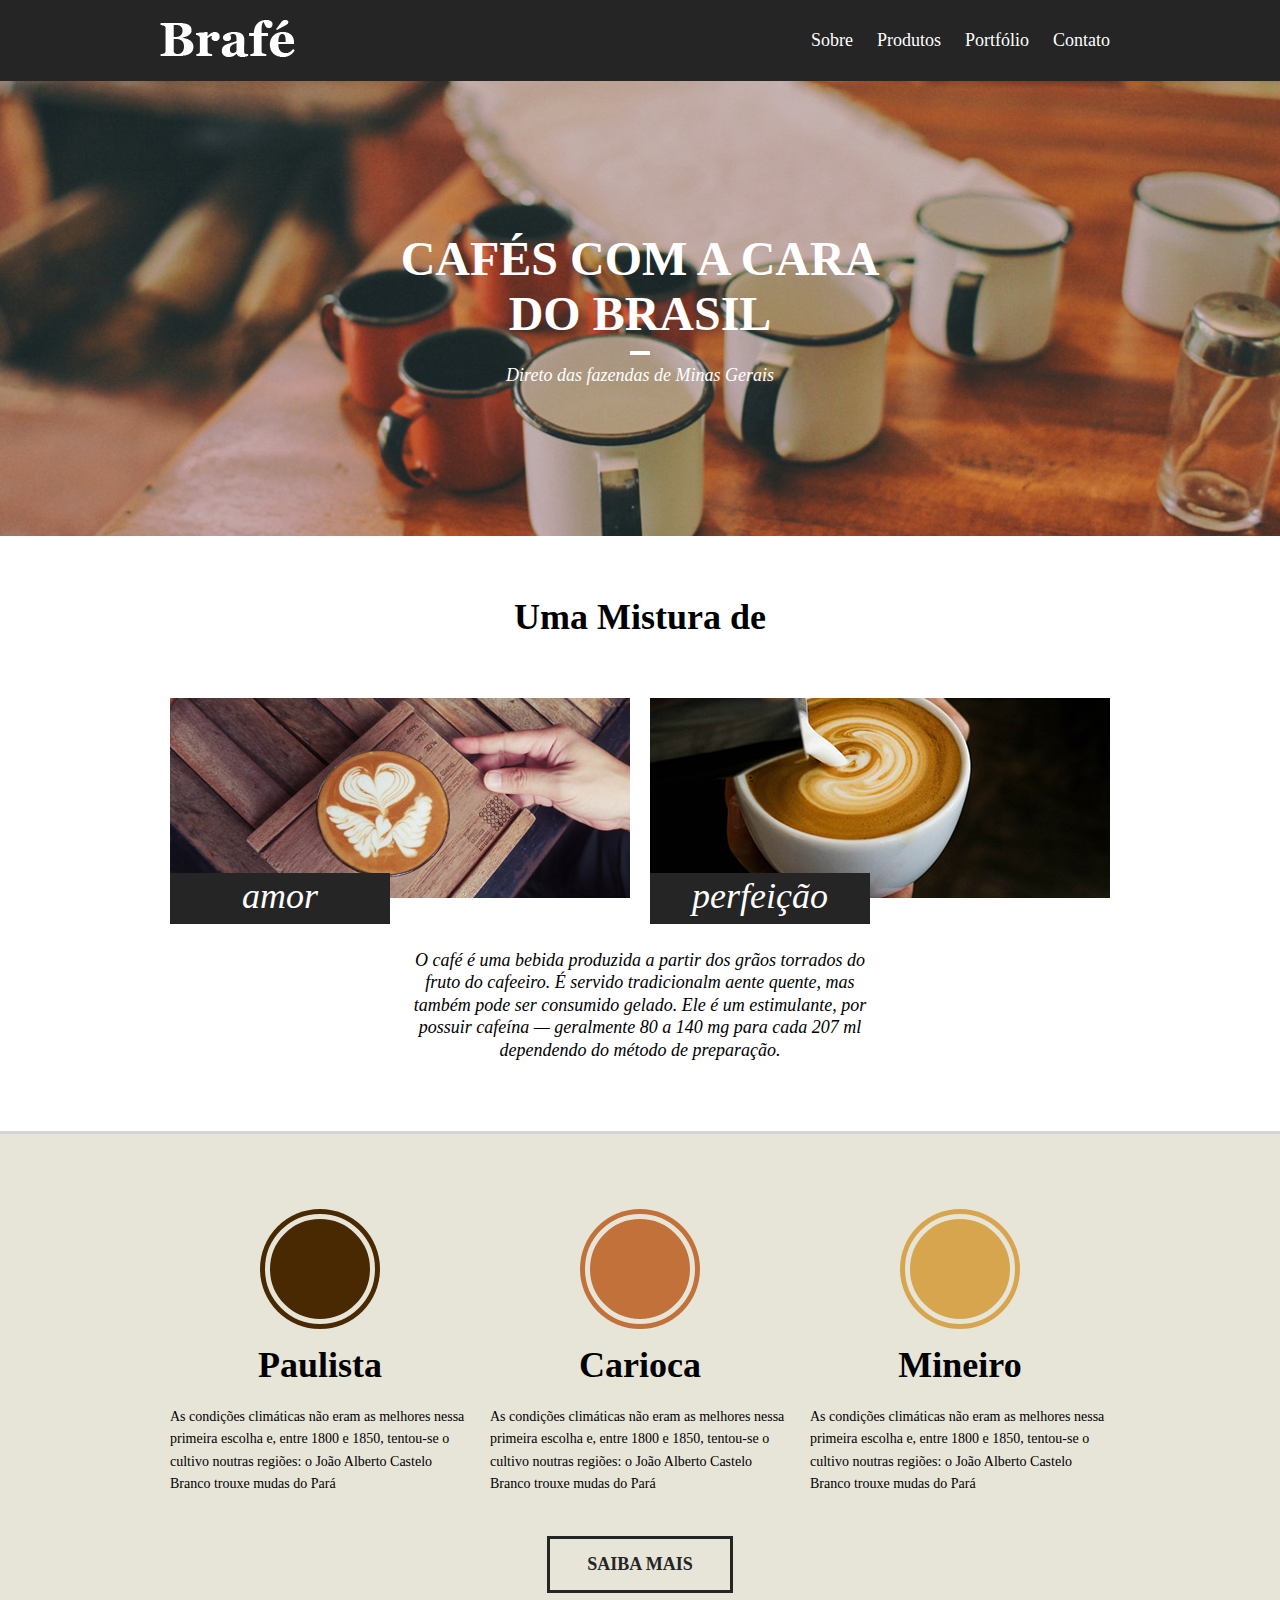
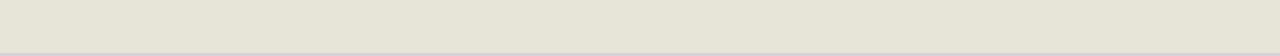
==== advanced-positioning-01/index.html @ ac20a686 "Project 01 - navbar, header, sections added" ====
<!DOCTYPE html>
<html>
<head>
  <title> Brafé 1 </title>
  <meta charset="utf-8">
  <meta name="viewport" content="width=device-width, initial-scale=1.0, shrink-to-fit=no">
  <link rel="stylesheet" type="text/css" href="css/style.css">
</head>
<body>
  <header>
    <div class="container">
      <a href="#" class="logo" alt="logo"><img src="img/brafe.png" alt="logo"></a>
      <nav class="nav">
        <ul>
          <li>
            <a href="#"> Sobre </a>
          </li>
          <li>
            <a href="#"> Produtos </a>
          </li>
          <li>
            <a href="#"> Portfólio </a>
          </li>
          <li>
            <a href="#"> Contato </a>
          </li>
        </ul>
      </nav> 
    </div>
  </header>

  <main class="intro">
    <h1> Cafés com a cara <br> do Brasil </h1>
    <p> Direto das fazendas de Minas Gerais </p>
  </main>

  <section class="about">
    <div class="container">
      <h2> Uma Mistura de </h2>
      <div class="about-item">
        <img src="img/cafe-1.jpg">
        <h3> amor </h3>
      </div>
      <div class="about-item">
        <img src="img/cafe-2.jpg">
        <h3> perfeição </h3>
      </div>
      <p>
        O café é uma bebida produzida a partir dos grãos torrados do fruto do cafeeiro. É servido tradicionalm aente quente, mas
        também pode ser consumido gelado. Ele é um estimulante, por possuir cafeína — geralmente 80 a 140 mg para cada 207 ml dependendo
        do método de preparação.
      </p>
    </div>
  </section>

  <section id="products">
    <div class="container">
      <div class="products-item products-paulista">
        <h2> Paulista </h2>
        <p> As condições climáticas não eram as melhores nessa primeira escolha e, entre 1800 e 1850, tentou-se o cultivo noutras regiões:
        o João Alberto Castelo Branco trouxe mudas do Pará </p>
      </div>
      <div class="products-item products-carioca">
        <h2> Carioca </h2>
        <p> As condições climáticas não eram as melhores nessa primeira escolha e, entre 1800 e 1850, tentou-se o cultivo noutras regiões:
          o João Alberto Castelo Branco trouxe mudas do Pará </p>
      </div>
      <div class="products-item products-mineiro">
        <h2> Mineiro </h2>
        <p> As condições climáticas não eram as melhores nessa primeira escolha e, entre 1800 e 1850, tentou-se o cultivo noutras regiões:
          o João Alberto Castelo Branco trouxe mudas do Pará </p>
      </div>
    </div>
    <a href="#" class="products-btn"> Saiba mais </a>
  </section>
</body>
</html>
---- advanced-positioning-01/css/style.css ----
html {
  font-size: 16px;
}

body, h1, h2, h3, h4, h5, h6, li, p {
  margin: 0;
  padding: 0;
}

body {
  box-sizing: border-box;
  font-family: Georgia, serif;
}

.container {
  max-width: 960px;
  margin: 0 auto;
}

.container::after, .container::before {
  content: '';
  display: table;
} 

.container::after {
  clear: both;
}

/* Navbar */
header {
  background-color: #252525;
  padding: 20px;
}

.logo {
  display: block;
  float: left;
}

.nav {
  float: right;
}

.nav ul {
  margin: 0;
  padding: 0;
}

.nav li {
  list-style-type: none;
  display: inline-block;
}

.nav a {
  padding: 10px;
  display: block;
  text-decoration: none;
  color: white;
  font-size: 1.125rem;
}

.nav a:hover {
  background-color: #fff;
  color: #252525;
}

/* Intro */
.intro {
  background: url("../img/bg-intro.jpg") no-repeat center center;
  background-size: cover;
  padding: 150px 0px;
  text-align: center;
  color: #fff;
}

.intro h1 {
  text-transform: uppercase;
  font-size: 3rem;
  font-weight: bold;
}

.intro h1::after {
  content: '';
  display: block;
  height: 4px;
  width: 20px;
  margin: 10px auto;
  background-color: #fff;
}

.intro p {
  font-size: 1.125rem;
  font-style: italic;
}

/* About */
.about {
  padding: 60px 0;
}

.about .about-item {
  max-width: 460px;
  float: left;
  margin: 0px 10px;
}

.about .about-item h3 {
  font-size: 2.25rem;
  background-color: #252525;
  color: #fff;
  width: 220px;
  font-style: italic;
  text-align: center;
  font-weight: normal;
  line-height: 1em;
  padding: 5px 0px 10px 0px;
  position: relative;
  top: -25px;
}

.about img {
  display: block;
  max-width: 100%;
}

.about h2, .about p {
  text-align: center;
}

.about h2 {
  font-size: 2.25rem;
  margin-bottom: 60px;
}

.about p {
  max-width: 460px;
  display: block;
  margin: 10px auto;
  font-style: italic;
  font-size: 1.125rem;
  line-height: 1.4rem;
}

/* Products */
#products {
  background-color: #e7e4d8;
  padding: 60px 0px;
  border-top: 3px solid #d6d3d8;
  border-bottom: 3px solid #d6d3d8;
}

.products-item {
  max-width: 300px;
  float: left;
  margin: 0px 10px 20px 10px;
}

.products-item h2 {
  text-align: center;
  font-size: 2.25rem;
  margin-bottom: 20px;
}

.products-item h2::before {
  content: '';
  margin: 20px auto;
  display: block;
  width: 100px;
  height: 100px;
  border-radius: 50%;
  border: 5px solid #e7e4d8;
}

.products-paulista h2::before {
  background: #492901;
  box-shadow: 0 0 0 5px #492901;
}

.products-carioca h2::before {
  background: #c17139;
  box-shadow: 0 0 0 5px #c17139;
}
.products-mineiro h2::before {
  background: #d7a54d;
  box-shadow: 0 0 0 5px #d7a54d;
}

.products-item p {
  font-size: 0.875rem;
  line-height: 1.4rem;
}

.products-btn {
  text-align: center;
  border: 3px solid #252525;
  text-decoration: none;
  display: block;
  width: 180px;
  margin: 20px auto 0 auto;
  color: #252525;
  text-transform: uppercase;
  padding: 15px 0;
  font-weight: bold;
  font-size: 1.125rem;
}

.products-btn:hover {
  background-color: #252525;
  color: #e7e4d8;
}
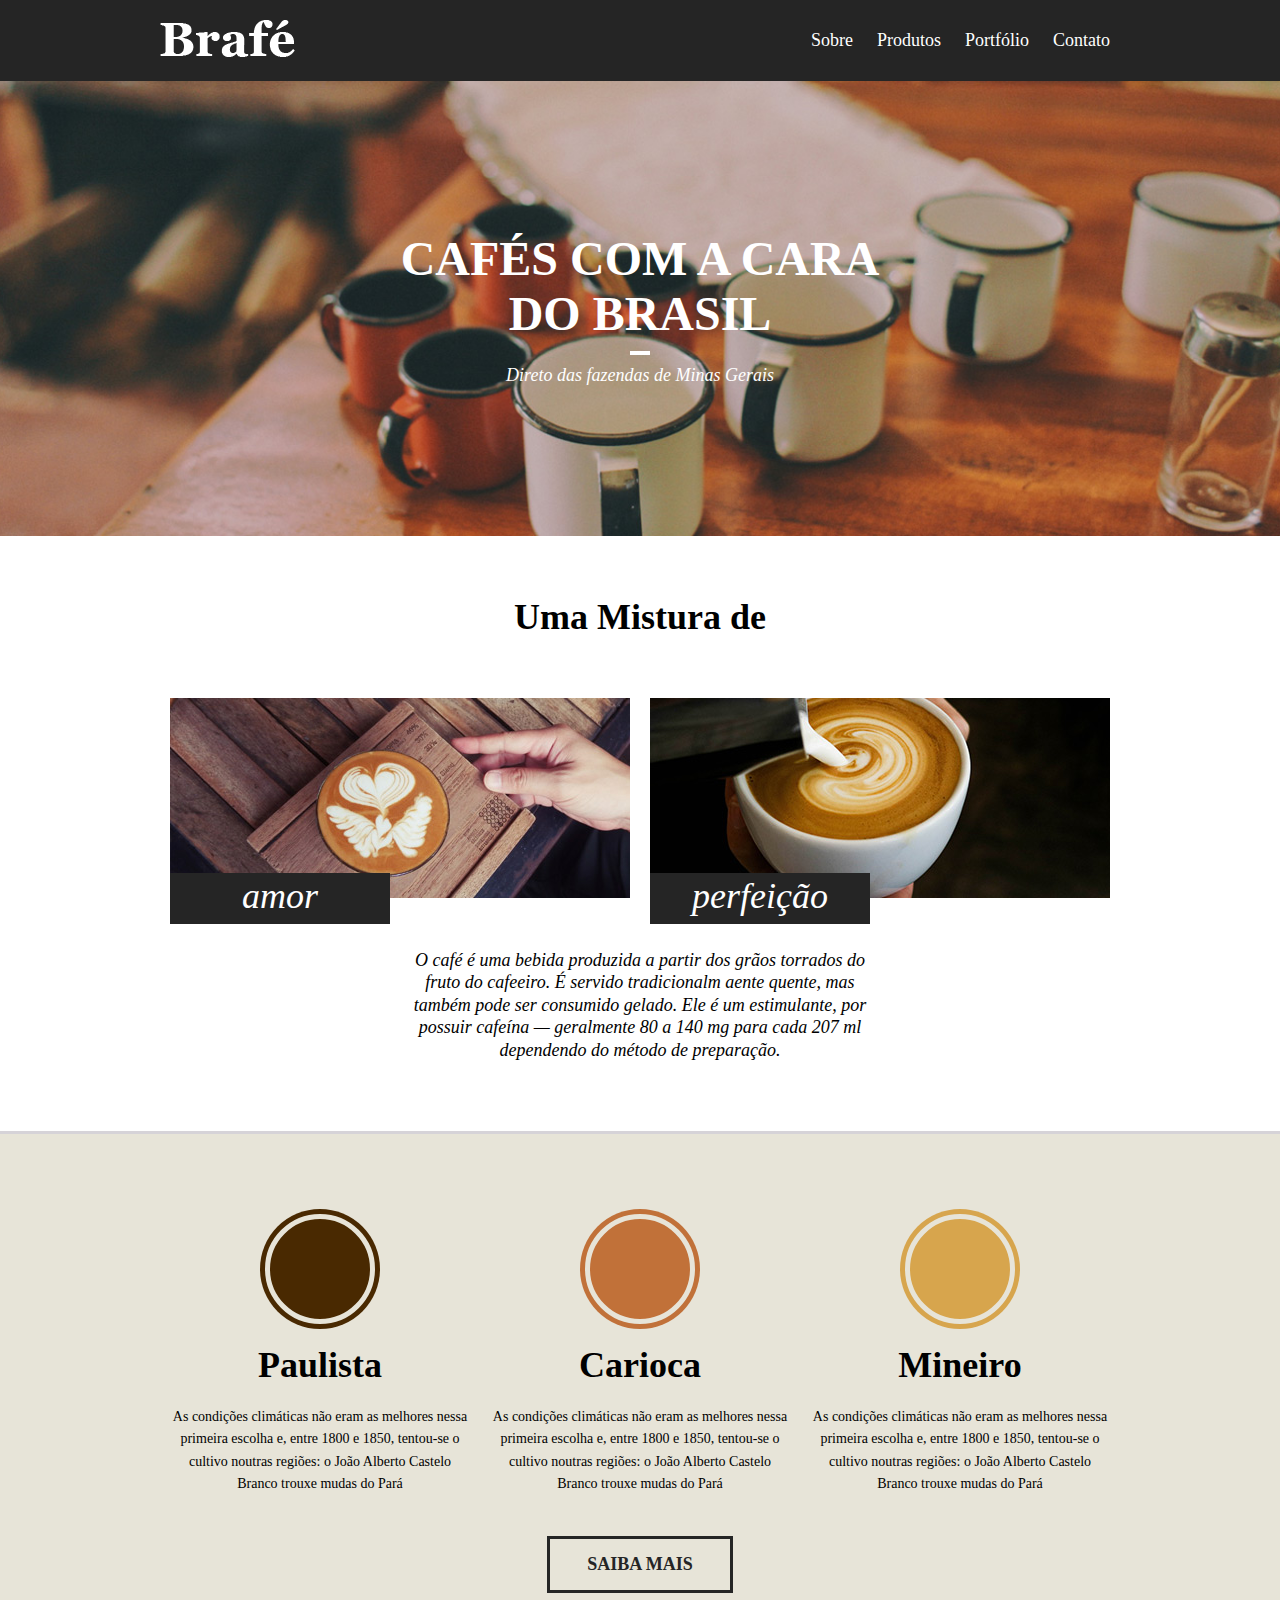
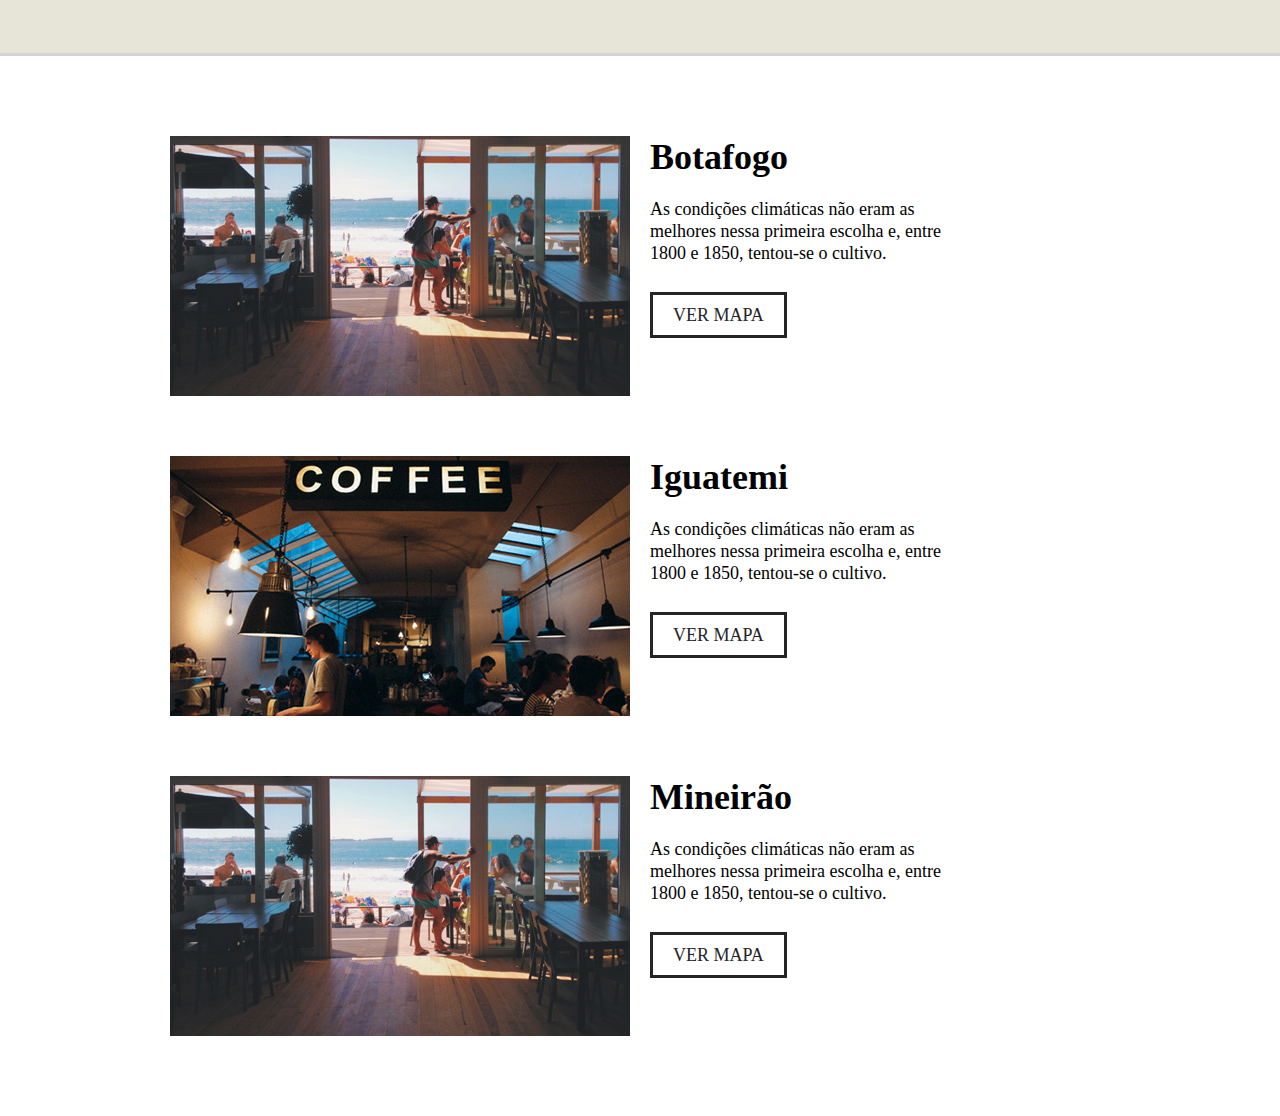
==== commit 61f5b1d5: "Places section added" ====
--- a/advanced-positioning-01/index.html
+++ b/advanced-positioning-01/index.html
@@ -73,5 +73,38 @@
     </div>
     <a href="#" class="products-btn"> Saiba mais </a>
   </section>
+
+  <section id="places">
+    <div class="container">
+  
+      <div class="places-item">
+        <img src="img/botafogo.jpg" alt="Brafé unidade Botafogo">
+        <div class="places-text">
+          <h2>Botafogo</h2>
+          <p>As condições climáticas não eram as melhores nessa primeira escolha e, entre 1800 e 1850, tentou-se o cultivo.</p>
+          <a href="#">Ver Mapa</a>
+        </div>
+      </div>
+  
+      <div class="places-item">
+        <img src="img/iguatemi.jpg" alt="Brafé unidade Iguatemi">
+        <div class="places-text">
+          <h2>Iguatemi</h2>
+          <p>As condições climáticas não eram as melhores nessa primeira escolha e, entre 1800 e 1850, tentou-se o cultivo.</p>
+          <a href="#">Ver Mapa</a>
+        </div>
+      </div>
+  
+      <div class="places-item">
+        <img src="img/botafogo.jpg" alt="Brafé unidade Mineirão">
+        <div class="places-text">
+          <h2>Mineirão</h2>
+          <p>As condições climáticas não eram as melhores nessa primeira escolha e, entre 1800 e 1850, tentou-se o cultivo.</p>
+          <a href="#">Ver Mapa</a>
+        </div>
+      </div>
+  
+    </div>
+  </section>
 </body>
 </html>--- a/advanced-positioning-01/css/style.css
+++ b/advanced-positioning-01/css/style.css
@@ -189,6 +189,8 @@
 .products-item p {
   font-size: 0.875rem;
   line-height: 1.4rem;
+  margin: 0 auto;
+  text-align: center;
 }
 
 .products-btn {
@@ -208,4 +210,63 @@
 .products-btn:hover {
   background-color: #252525;
   color: #e7e4d8;
+}
+
+/* Locals*/
+#places {
+  padding: 20px 0;
+}
+
+#places .places-item {
+  margin: 60px auto;
+}
+
+#places .places-item::after, #places .places-item::before {
+  content: '';
+  clear: both;
+  display: table;
+}
+
+#places .places-item img {
+  max-width: 460px;
+  display: block;
+  float: left;
+  margin: 0 10px;
+}
+
+#places .places-item .places-text {
+  max-width: 460px;
+  display: block;
+  float: left;
+  margin: 0 10px;
+}
+
+#places .places-item .places-text p  {
+  margin-bottom: 40px;
+  max-width: 320px;
+  line-height: 1.4rem;
+}
+
+#places .places-item .places-text h2 {
+  margin-bottom: 20px;
+}
+
+#places .places-item .places-text a {
+  font-size: 1.125rem;
+  text-transform: uppercase;
+  border: 3px solid #252525;
+  padding: 10px 20px;
+  text-decoration: none;
+  color: #252525;
+}
+
+
+/* Typograph */
+
+h2 {
+  font-size: 2.25rem;
+}
+
+p {
+  font-size: 1.125rem;
 }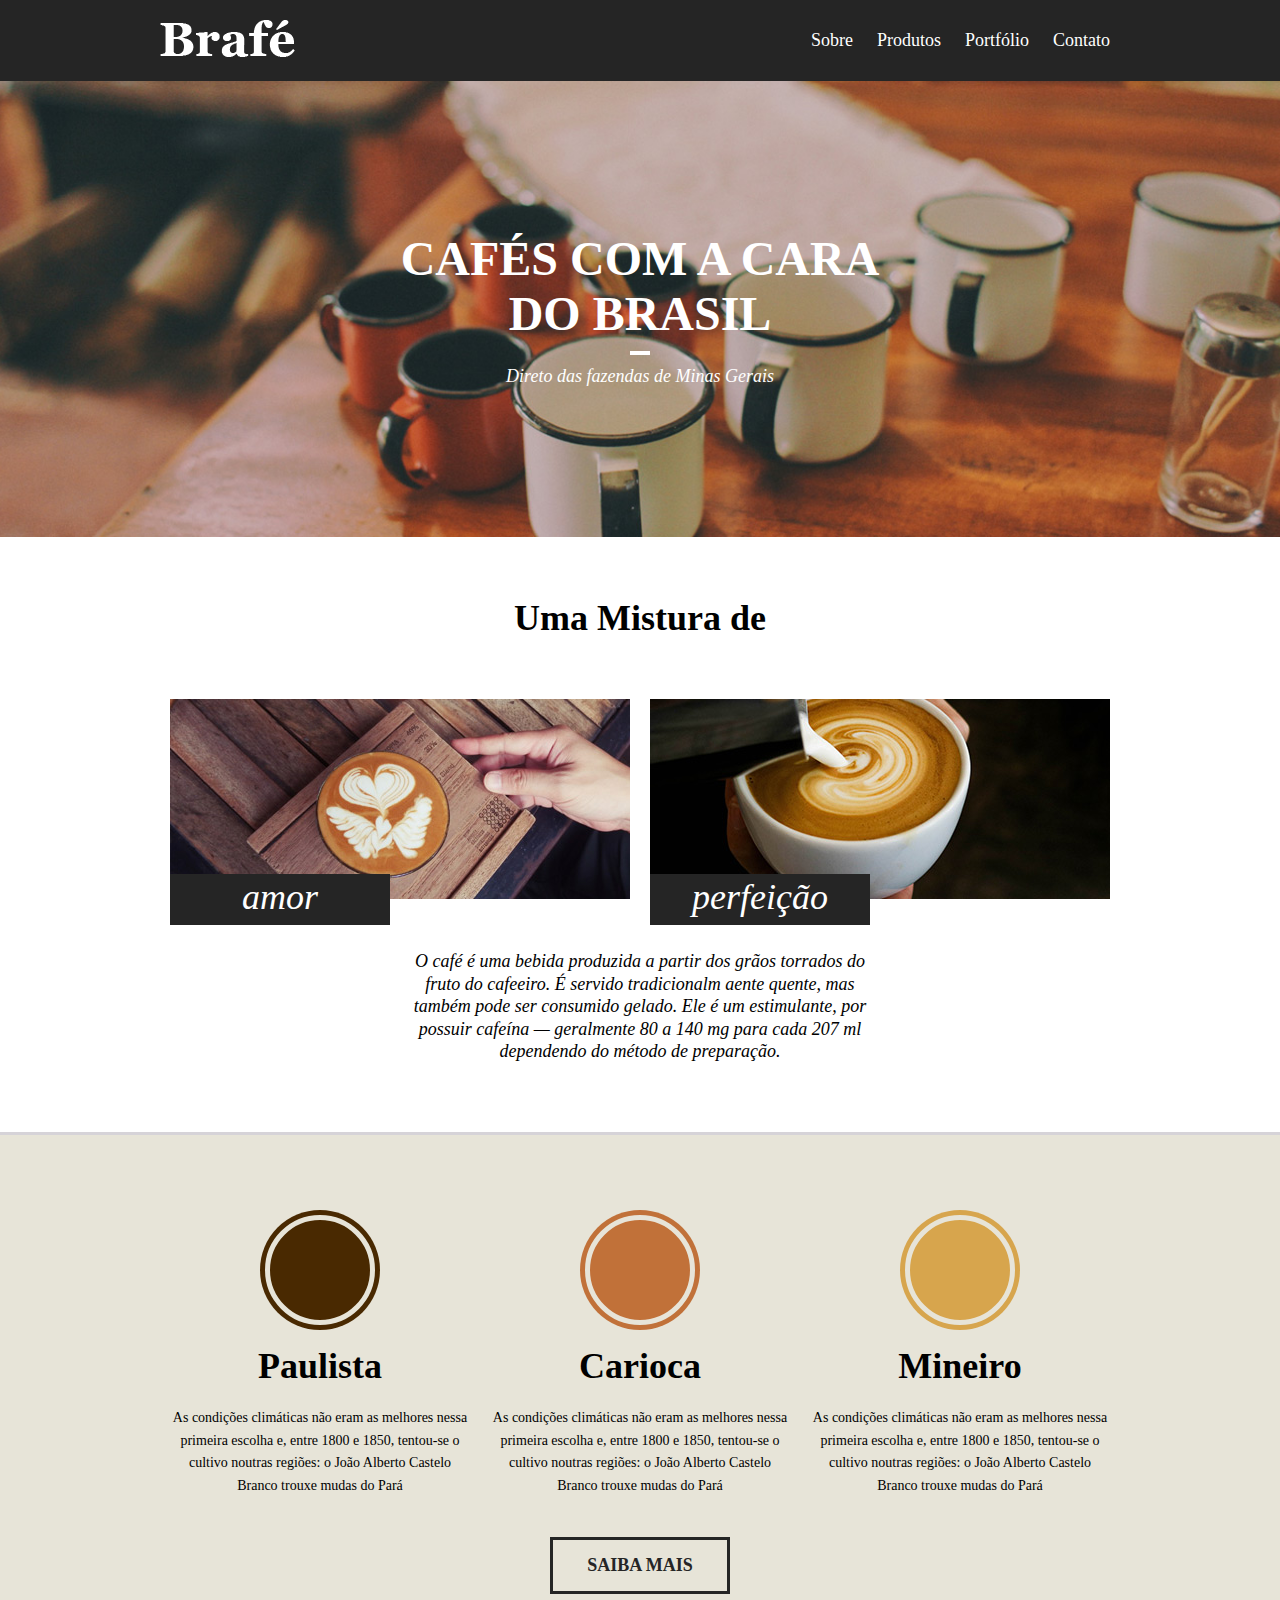
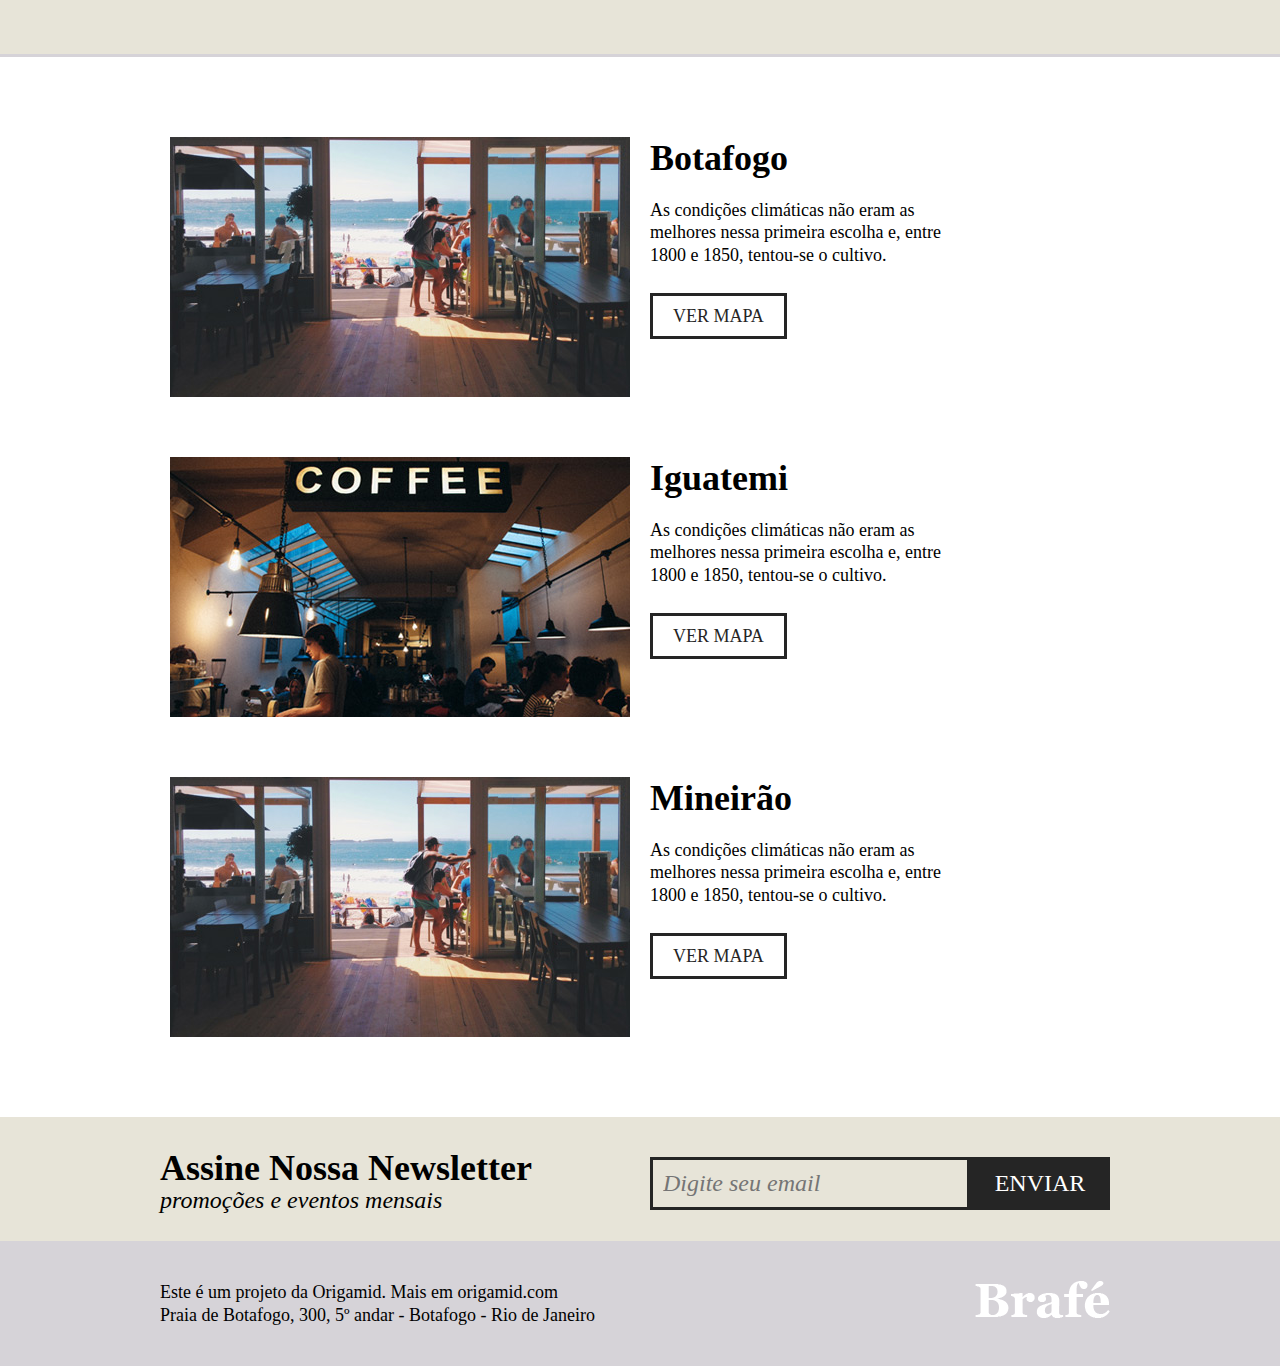
==== commit 33d5bd21: "Footer added" ====
--- a/advanced-positioning-01/index.html
+++ b/advanced-positioning-01/index.html
@@ -106,5 +106,29 @@
   
     </div>
   </section>
+
+  <!-- Newsletter -->
+  <section id="newsletter">
+    <div class="container">
+      <div class="newsletter-text">
+        <h2>Assine Nossa Newsletter</h2>
+        <p>promoções e eventos mensais</p>
+      </div>
+      <form>
+        <label> Email </label>
+        <input type="text" placeholder="Digite seu email">
+        <button type="submit"> Enviar </button>
+      </form>
+    </div>
+  </section>
+
+  <!-- Footer -->
+  <footer id="footer">
+    <div class="container">
+      <p>Este é um projeto da Origamid. Mais em origamid.com
+        <br>Praia de Botafogo, 300, 5º andar - Botafogo - Rio de Janeiro</p>
+      <img src="img/brafe.png" alt="Brafé">
+    </div>
+  </footer>
 </body>
 </html>--- a/advanced-positioning-01/css/style.css
+++ b/advanced-positioning-01/css/style.css
@@ -11,6 +11,10 @@
 body {
   box-sizing: border-box;
   font-family: Georgia, serif;
+}
+
+* {
+  box-sizing: border-box;
 }
 
 .container {
@@ -260,6 +264,70 @@
   color: #252525;
 }
 
+/* Newsletter */
+#newsletter {
+  background-color: #e7e4d8;
+  padding: 30px 0;
+}
+
+#newsletter .newsletter-text {
+  max-width: 460px;
+  float: left;
+}
+
+#newsletter .newsletter-text p {
+  font-size: 1.5rem;
+  font-style: italic;
+}
+
+#newsletter form {
+  width: 460px;
+  float: right;
+  margin: 10px 10px 0 10px;
+}
+
+#newsletter form label {
+  display: none;
+} 
+
+#newsletter form input {
+  width: 320px;
+  border: 3px solid #252525;
+  font-size: 1.5rem;
+  font-style: italic;
+  background: none;
+  font-family: Georgia, serif;
+  padding: 10px;
+  float: left;
+}
+
+#newsletter form button {
+  font-size: 1.5rem;
+  padding: 13px 0;
+  border: none;
+  color: #fff;
+  background-color: #252525;
+  font-family: Georgia, serif;
+  width: 140px;
+  text-transform: uppercase;
+}
+
+/* Footer */
+#footer {
+  background-color: #d6d3d8;
+  padding: 40px 0;
+}
+
+#footer p {
+  float: left;
+}
+
+#footer img {
+  float: right;
+  margin: 0 10px;
+  display: block;
+}
+
 
 /* Typograph */
 
@@ -269,4 +337,5 @@
 
 p {
   font-size: 1.125rem;
+  line-height: 1.4rem;
 }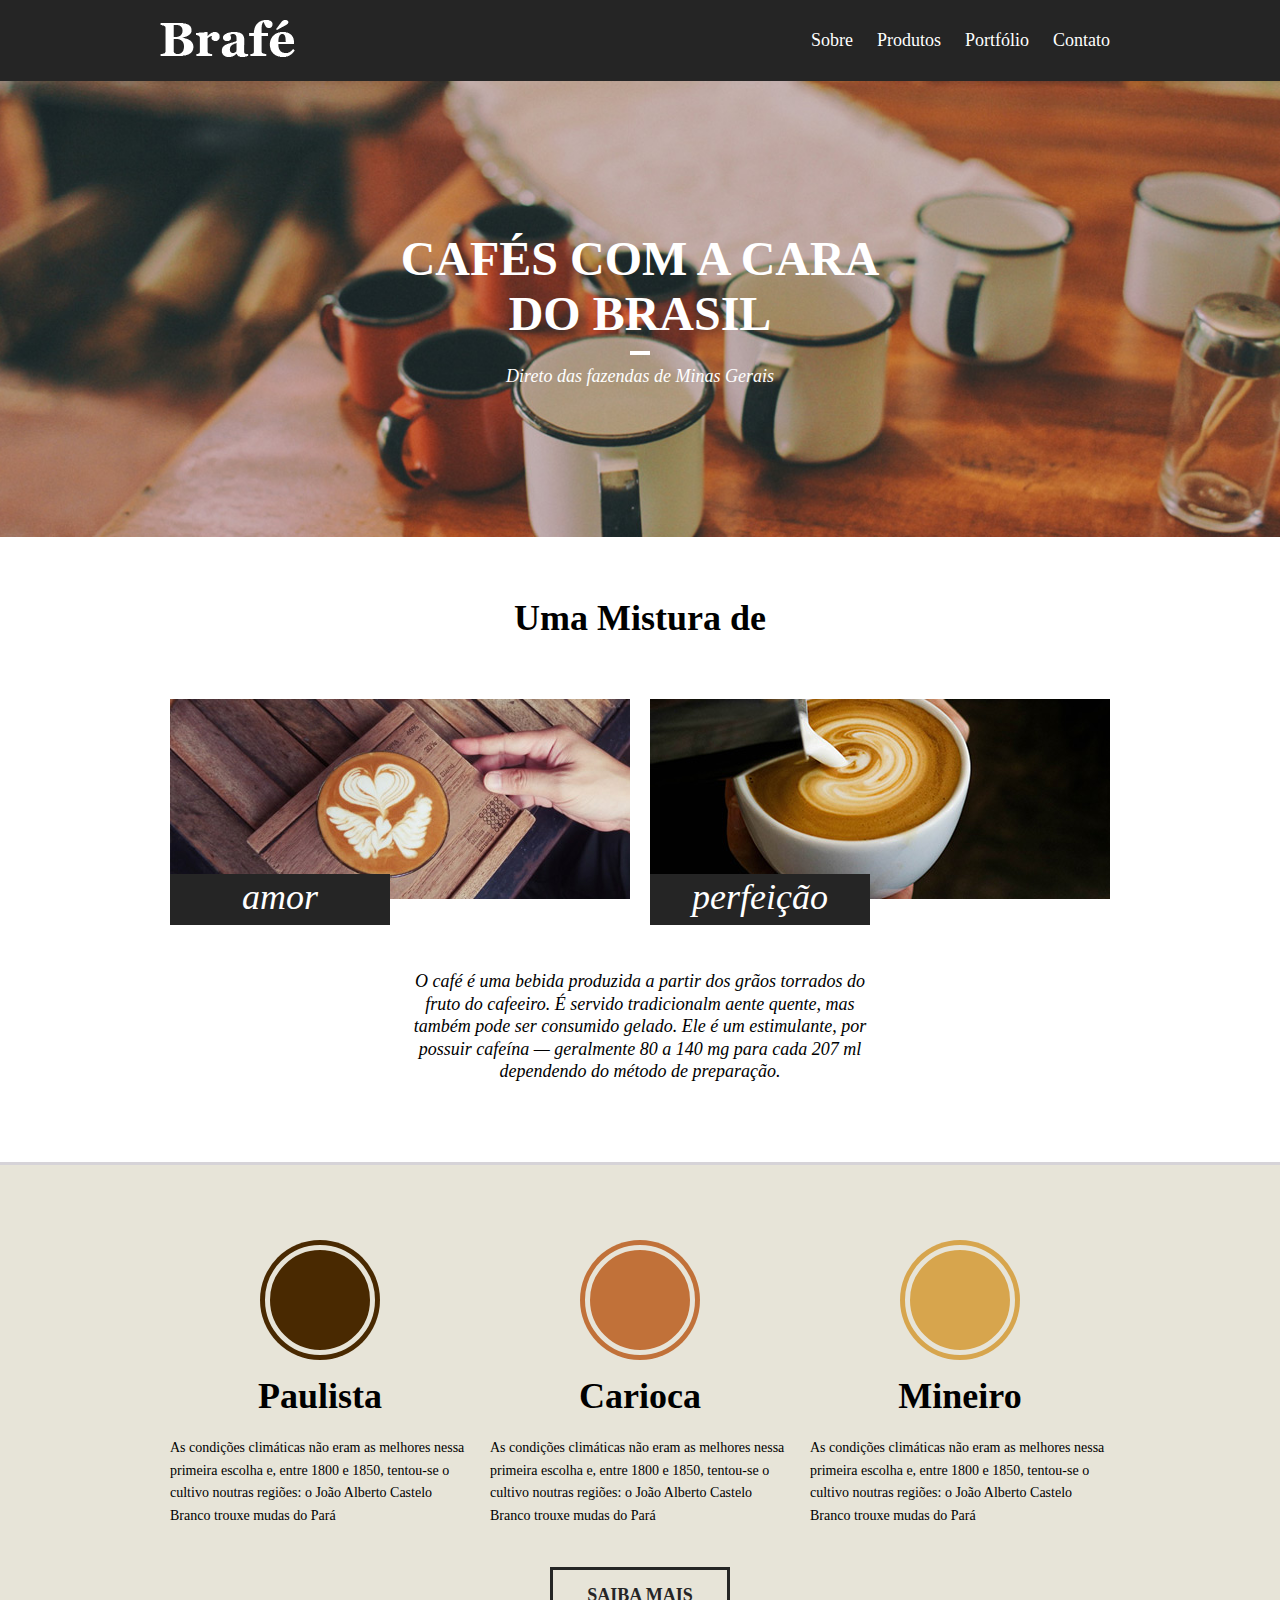
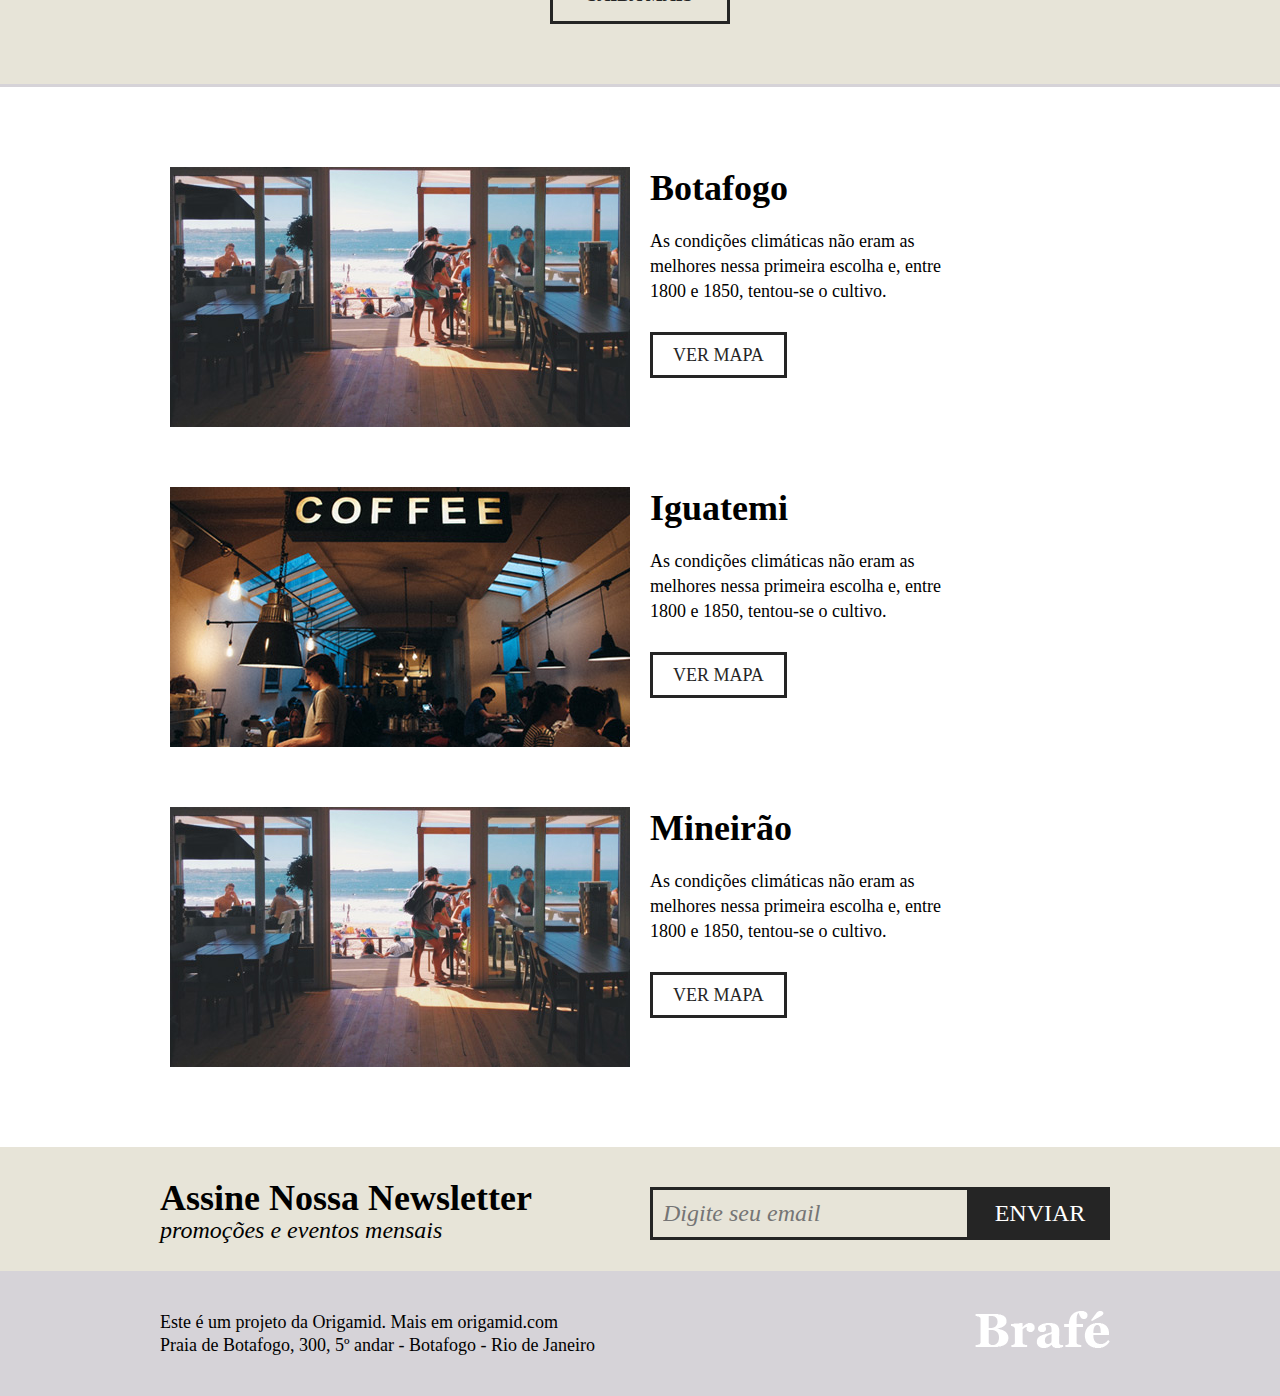
==== commit a25cb1c9: "Project 1 done" ====
--- a/advanced-positioning-01/index.html
+++ b/advanced-positioning-01/index.html
@@ -34,7 +34,7 @@
     <p> Direto das fazendas de Minas Gerais </p>
   </main>
 
-  <section class="about">
+  <section id="about">
     <div class="container">
       <h2> Uma Mistura de </h2>
       <div class="about-item">
@@ -45,12 +45,12 @@
         <img src="img/cafe-2.jpg">
         <h3> perfeição </h3>
       </div>
-      <p>
-        O café é uma bebida produzida a partir dos grãos torrados do fruto do cafeeiro. É servido tradicionalm aente quente, mas
-        também pode ser consumido gelado. Ele é um estimulante, por possuir cafeína — geralmente 80 a 140 mg para cada 207 ml dependendo
-        do método de preparação.
-      </p>
     </div>
+    <p>
+      O café é uma bebida produzida a partir dos grãos torrados do fruto do cafeeiro. É servido tradicionalm aente quente, mas
+      também pode ser consumido gelado. Ele é um estimulante, por possuir cafeína — geralmente 80 a 140 mg para cada 207 ml dependendo
+      do método de preparação.
+    </p>
   </section>
 
   <section id="products">
@@ -74,37 +74,34 @@
     <a href="#" class="products-btn"> Saiba mais </a>
   </section>
 
-  <section id="places">
-    <div class="container">
+  <section class="locais">
+    <div class="locais-item">
+      <img src="img/botafogo.jpg" alt="Brafé unidade Botafogo">
+      <div>
+        <h2>Botafogo</h2>
+        <p>As condições climáticas não eram as melhores nessa primeira escolha e, entre 1800 e 1850, tentou-se o cultivo.</p>
+        <a href="#">Ver Mapa</a>
+      </div>
+    </div>
   
-      <div class="places-item">
-        <img src="img/botafogo.jpg" alt="Brafé unidade Botafogo">
-        <div class="places-text">
-          <h2>Botafogo</h2>
-          <p>As condições climáticas não eram as melhores nessa primeira escolha e, entre 1800 e 1850, tentou-se o cultivo.</p>
-          <a href="#">Ver Mapa</a>
-        </div>
+    <div class="locais-item">
+      <img src="img/iguatemi.jpg" alt="Brafé unidade Iguatemi">
+      <div>
+        <h2>Iguatemi</h2>
+        <p>As condições climáticas não eram as melhores nessa primeira escolha e, entre 1800 e 1850, tentou-se o cultivo.</p>
+        <a href="#">Ver Mapa</a>
       </div>
+    </div>
   
-      <div class="places-item">
-        <img src="img/iguatemi.jpg" alt="Brafé unidade Iguatemi">
-        <div class="places-text">
-          <h2>Iguatemi</h2>
-          <p>As condições climáticas não eram as melhores nessa primeira escolha e, entre 1800 e 1850, tentou-se o cultivo.</p>
-          <a href="#">Ver Mapa</a>
-        </div>
+    <div class="locais-item">
+      <img src="img/botafogo.jpg" alt="Brafé unidade Mineirão">
+      <div>
+        <h2>Mineirão</h2>
+        <p>As condições climáticas não eram as melhores nessa primeira escolha e, entre 1800 e 1850, tentou-se o cultivo.</p>
+        <a href="#">Ver Mapa</a>
       </div>
+    </div>
   
-      <div class="places-item">
-        <img src="img/botafogo.jpg" alt="Brafé unidade Mineirão">
-        <div class="places-text">
-          <h2>Mineirão</h2>
-          <p>As condições climáticas não eram as melhores nessa primeira escolha e, entre 1800 e 1850, tentou-se o cultivo.</p>
-          <a href="#">Ver Mapa</a>
-        </div>
-      </div>
-  
-    </div>
   </section>
 
   <!-- Newsletter -->
--- a/advanced-positioning-01/css/style.css
+++ b/advanced-positioning-01/css/style.css
@@ -67,6 +67,26 @@
 .nav a:hover {
   background-color: #fff;
   color: #252525;
+}
+
+@media (max-width: 739px) {
+  header .container {
+    text-align: center;
+  }
+
+  header .container .logo {
+    margin: 0 auto;
+    float: none;
+  }
+
+  .nav {
+    float: none;
+    clear: both;
+  }
+
+  .intro {
+    padding: 60px 0;
+  }
 }
 
 /* Intro */
@@ -99,17 +119,17 @@
 }
 
 /* About */
-.about {
+#about {
   padding: 60px 0;
 }
 
-.about .about-item {
+#about .about-item {
   max-width: 460px;
   float: left;
   margin: 0px 10px;
 }
 
-.about .about-item h3 {
+#about .about-item h3 {
   font-size: 2.25rem;
   background-color: #252525;
   color: #fff;
@@ -123,27 +143,48 @@
   top: -25px;
 }
 
-.about img {
+#about img {
   display: block;
   max-width: 100%;
 }
 
-.about h2, .about p {
+#about h2, #about p {
   text-align: center;
 }
 
-.about h2 {
+#about h2 {
   font-size: 2.25rem;
   margin-bottom: 60px;
 }
 
-.about p {
+#about p {
   max-width: 460px;
   display: block;
-  margin: 10px auto;
+  margin: 20px auto;
   font-style: italic;
   font-size: 1.125rem;
   line-height: 1.4rem;
+}
+
+@media (min-width: 740px) and (max-width: 980px) {
+  #about .container {
+    max-width: 720px;
+  }
+
+  .about-item {
+    width: 340px;
+  }
+}
+
+@media (max-width: 739px) {
+  #about .container {
+    max-width: 300px;
+  }
+
+  .about-item {
+    margin: 0 auto;
+    max-width: 300px;
+  }
 }
 
 /* Products */
@@ -155,7 +196,7 @@
 }
 
 .products-item {
-  max-width: 300px;
+  width: 300px;
   float: left;
   margin: 0px 10px 20px 10px;
 }
@@ -193,8 +234,6 @@
 .products-item p {
   font-size: 0.875rem;
   line-height: 1.4rem;
-  margin: 0 auto;
-  text-align: center;
 }
 
 .products-btn {
@@ -216,53 +255,98 @@
   color: #e7e4d8;
 }
 
+@media (min-width: 740px) and (max-width: 980px) {
+  #products .container {
+    max-width: 720px;
+  }
+
+  .products-item {
+    width: 220px;
+  }
+}
+
+@media (max-width: 739px) {
+  #products .container {
+    max-width: 300px;
+  }
+
+  .products-item {
+    margin: 0 auto 20px auto;
+    max-width: 300px;
+  }
+}
+
 /* Locals*/
-#places {
-  padding: 20px 0;
-}
-
-#places .places-item {
-  margin: 60px auto;
-}
-
-#places .places-item::after, #places .places-item::before {
-  content: '';
-  clear: both;
-  display: table;
-}
-
-#places .places-item img {
-  max-width: 460px;
-  display: block;
-  float: left;
-  margin: 0 10px;
-}
-
-#places .places-item .places-text {
-  max-width: 460px;
-  display: block;
-  float: left;
-  margin: 0 10px;
-}
-
-#places .places-item .places-text p  {
-  margin-bottom: 40px;
-  max-width: 320px;
-  line-height: 1.4rem;
-}
-
-#places .places-item .places-text h2 {
-  margin-bottom: 20px;
-}
-
-#places .places-item .places-text a {
-  font-size: 1.125rem;
-  text-transform: uppercase;
-  border: 3px solid #252525;
-  padding: 10px 20px;
-  text-decoration: none;
-  color: #252525;
-}
+.locais {
+	max-width: 960px;
+	margin: 0 auto;
+	padding: 20px 0;
+}
+
+.locais-item {
+	clear: both;
+	margin: 60px auto;
+}
+
+.locais-item::after, .locais-item::before {
+	display: table;
+	content: '';
+	clear: both;
+}
+
+.locais-item img {
+	width: 460px;
+	display: block;
+	float: left;
+	margin: 0 10px;
+}
+
+.locais-item > div {
+	width: 460px;
+	float: left;
+	margin: 0 10px;
+}
+
+.locais-item h2 {
+	font-size: 2.25em;
+	margin-bottom: 20px;
+}
+
+.locais-item p {
+	font-size: 1.125em;
+	line-height: 1.4em;
+	max-width: 320px;
+	margin-bottom: 40px;
+}
+
+.locais-item a {
+	font-size: 1.125em;
+	text-transform: uppercase;
+	text-decoration: none;
+	border: 3px solid;
+	color: #252525;
+	padding: 10px 20px;
+}
+
+@media (min-width: 740px) and (max-width: 980px) {
+	.locais {
+		max-width: 720px;
+	}
+	.locais-item > div, .locais-item img {
+		width: 340px;
+	}
+}
+
+@media (max-width: 739px) {
+	.locais {
+		max-width: 300px;
+	}
+	.locais-item > div, .locais-item img {
+		width: 300px;
+		margin: 0px;
+	}
+}
+
 
 /* Newsletter */
 #newsletter {
@@ -312,6 +396,31 @@
   text-transform: uppercase;
 }
 
+@media (min-width: 740px) and (max-width: 980px) {
+  #newsletter .container {
+    max-width: 720px;
+  }
+
+  #newsletter .newsletter-text, #newsletter form {
+    width: 340px;
+  }
+
+  #newsletter input {
+    width: 340px;
+  }
+}
+
+@media (max-width: 739px) {
+  #newsletter .container {
+    max-width: 300px;
+  }
+
+  #newsletter .newsletter-text, #newsletter form {
+    width: 100%;
+    margin-top: 10px;
+  }
+}
+
 /* Footer */
 #footer {
   background-color: #d6d3d8;
@@ -328,6 +437,21 @@
   display: block;
 }
 
+@media (max-width: 739px) {
+  #footer .container {
+    max-width: 300px;
+  }
+
+  #footer p {
+    float: none;
+    margin: 0px;
+  }
+
+  #footer img  {
+    float: none;
+    margin: 20px 0px;
+  }
+}
 
 /* Typograph */
 
